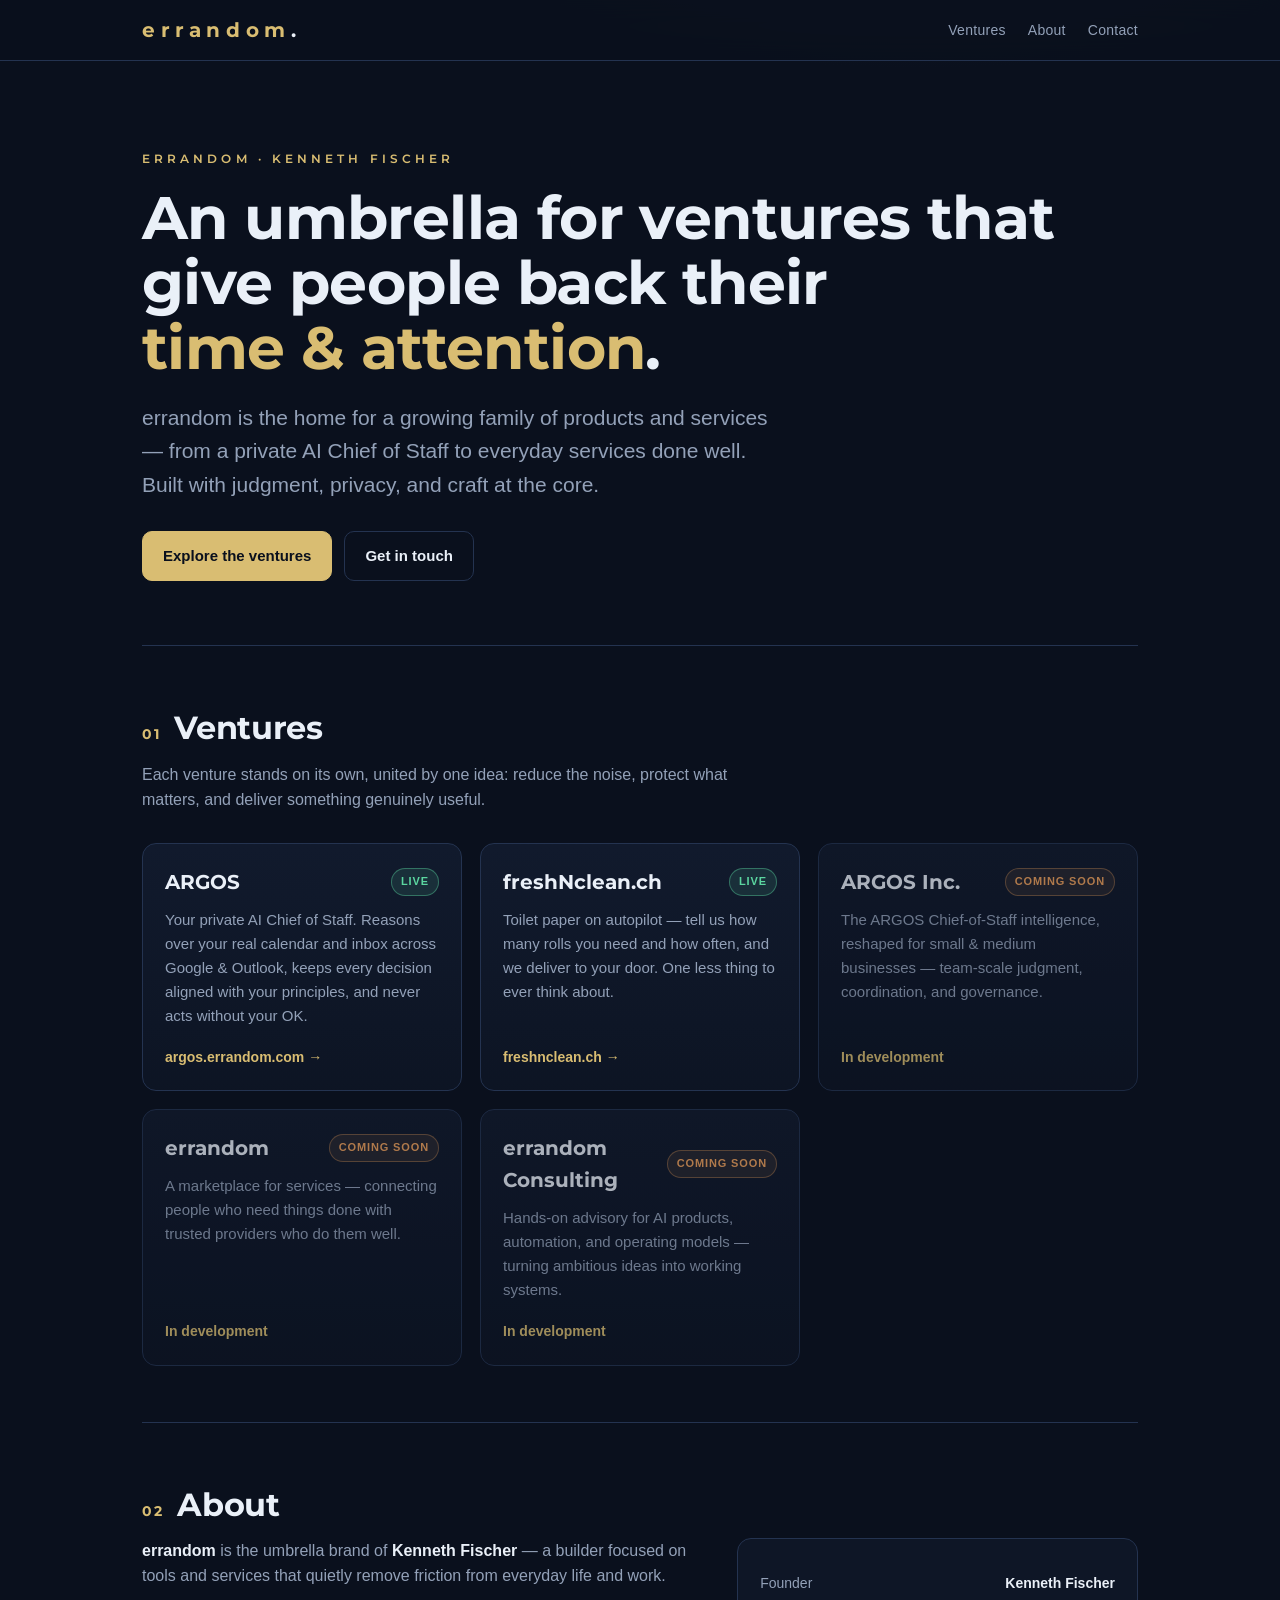
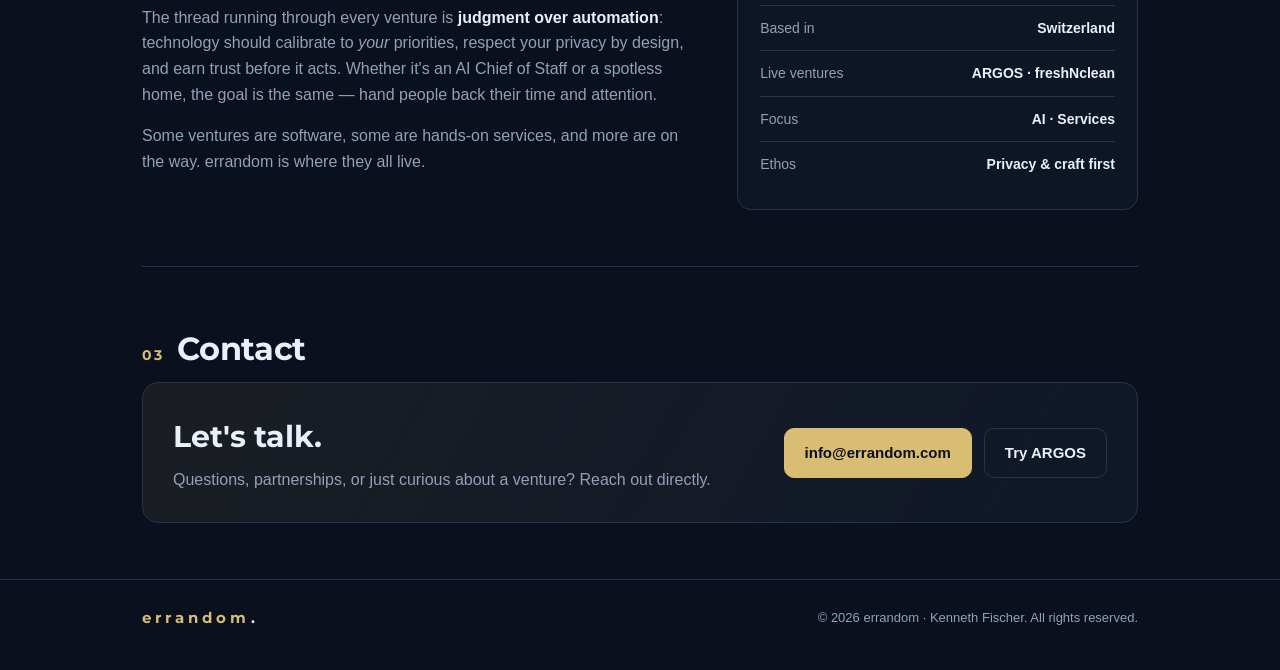
==== index.html @ 167d8d0f "Add errandom.com single-page business-card site Self-contained landing page for the errandom umbrell" ====
<!doctype html>
<html lang="en">
<head>
<meta charset="utf-8" />
<meta name="viewport" content="width=device-width, initial-scale=1, viewport-fit=cover" />
<meta name="color-scheme" content="dark" />
<title>errandom — ventures by Kenneth Fischer</title>
<meta name="description" content="errandom is the umbrella for a family of ventures by Kenneth Fischer — including ARGOS, your private AI Chief of Staff, and freshNclean.ch. Tools that give people back their time and attention." />
<link rel="canonical" href="https://errandom.com/" />

<!-- Open Graph / social -->
<meta property="og:title" content="errandom — ventures by Kenneth Fischer" />
<meta property="og:description" content="The umbrella for a family of ventures — ARGOS, freshNclean.ch, and more. Tools that give people back their time and attention." />
<meta property="og:type" content="website" />
<meta property="og:url" content="https://errandom.com/" />
<meta name="twitter:card" content="summary" />
<meta name="theme-color" content="#0a101d" />

<!-- Inline gold "e." favicon, no external asset needed -->
<link rel="icon" href="data:image/svg+xml,%3Csvg xmlns='http://www.w3.org/2000/svg' viewBox='0 0 64 64'%3E%3Crect width='64' height='64' rx='14' fill='%230a101d'/%3E%3Ctext x='50%25' y='54%25' dominant-baseline='middle' text-anchor='middle' font-family='Segoe UI,Arial,sans-serif' font-weight='700' font-size='40' fill='%23d9bd72'%3Ee%3C/text%3E%3Ccircle cx='46' cy='44' r='4' fill='%23d9bd72'/%3E%3C/svg%3E" />

<style>
  /* Montserrat — geometric sans for the wordmark & headings (self-hosted). */
  @font-face{ font-family:"Montserrat"; font-style:normal; font-weight:600; font-display:swap; src:url("/fonts/montserrat-600.woff2") format("woff2"); }
  @font-face{ font-family:"Montserrat"; font-style:normal; font-weight:700; font-display:swap; src:url("/fonts/montserrat-700.woff2") format("woff2"); }

  :root{
    --bg:#0a101d; --panel:#141e33; --panel2:#0e1626; --line:#243350;
    --text:#eaf0f8; --dim:#93a1b8; --gold:#d9bd72; --accent:#d9bd72; --accent-ink:#0a101d;
    --ok:#5bd6a0; --soon:#f0a35e;
    --font-title:"Montserrat",-apple-system,"Segoe UI",sans-serif;
    --maxw:1040px;
  }
  *{box-sizing:border-box}
  html{scroll-behavior:smooth}
  html,body{margin:0}
  body{
    background:radial-gradient(1200px 620px at 72% -12%, #1a2b47 0%, var(--bg) 55%) no-repeat;
    background-color:var(--bg);
    color:var(--text);
    font:16px/1.6 -apple-system,"Segoe UI",Roboto,Helvetica,Arial,sans-serif;
    min-height:100dvh; -webkit-font-smoothing:antialiased;
  }
  a{color:var(--gold); text-decoration:none}
  a:hover{text-decoration:underline}
  .wrap{max-width:var(--maxw); margin:0 auto; padding:0 22px}

  /* ---- Header / nav ---- */
  header{
    position:sticky; top:0; z-index:40;
    background:rgba(10,16,29,.82); backdrop-filter:blur(12px); -webkit-backdrop-filter:blur(12px);
    border-bottom:1px solid var(--line);
  }
  header .bar{display:flex; align-items:center; gap:14px; padding:14px 22px; max-width:var(--maxw); margin:0 auto}
  .brand{font-family:var(--font-title); font-weight:700; font-size:20px; letter-spacing:.28em; color:var(--gold); text-transform:lowercase}
  .brand .dot{color:var(--text)}
  nav{margin-left:auto; display:flex; gap:22px; flex-wrap:wrap}
  nav a{color:var(--dim); font-size:14px; letter-spacing:.02em}
  nav a:hover{color:var(--text); text-decoration:none}

  /* ---- Hero ---- */
  .hero{padding:88px 0 64px; text-align:left}
  .eyebrow{font-family:var(--font-title); font-weight:600; letter-spacing:.34em; text-transform:uppercase; color:var(--gold); font-size:12px; margin:0 0 18px}
  .hero h1{font-family:var(--font-title); font-weight:700; font-size:clamp(34px,6vw,60px); line-height:1.08; margin:0 0 20px; letter-spacing:-.01em}
  .hero h1 .accent{color:var(--gold)}
  .hero p.lead{font-size:clamp(17px,2.2vw,21px); color:var(--dim); max-width:640px; margin:0 0 30px}
  .cta-row{display:flex; gap:12px; flex-wrap:wrap}
  .btn{
    display:inline-flex; align-items:center; gap:8px; padding:12px 20px; border-radius:10px;
    font-weight:600; font-size:15px; border:1px solid var(--line); cursor:pointer; transition:.15s;
  }
  .btn.primary{background:var(--gold); color:var(--accent-ink); border-color:var(--gold)}
  .btn.primary:hover{filter:brightness(1.06); text-decoration:none}
  .btn.ghost{background:transparent; color:var(--text)}
  .btn.ghost:hover{border-color:var(--gold); color:var(--gold); text-decoration:none}

  /* ---- Sections ---- */
  section{padding:56px 0; border-top:1px solid var(--line)}
  .sec-head{display:flex; align-items:baseline; gap:14px; margin:0 0 8px}
  .sec-head h2{font-family:var(--font-title); font-weight:700; font-size:clamp(24px,3.4vw,32px); margin:0; letter-spacing:-.01em}
  .sec-head .num{font-family:var(--font-title); color:var(--gold); font-weight:700; font-size:14px; letter-spacing:.12em}
  .sec-sub{color:var(--dim); margin:0 0 30px; max-width:620px}

  /* ---- Ventures grid ---- */
  .grid{display:grid; grid-template-columns:repeat(auto-fill,minmax(280px,1fr)); gap:18px}
  .card{
    position:relative; display:flex; flex-direction:column; gap:10px;
    background:linear-gradient(180deg, rgba(20,30,51,.7), rgba(14,22,38,.7));
    border:1px solid var(--line); border-radius:14px; padding:22px;
    transition:.18s; overflow:hidden;
  }
  a.card:hover{transform:translateY(-3px); border-color:rgba(217,189,114,.55); text-decoration:none}
  .card .top{display:flex; align-items:center; justify-content:space-between; gap:10px}
  .card h3{font-family:var(--font-title); font-weight:700; font-size:20px; margin:0; color:var(--text)}
  .card p{margin:0; color:var(--dim); font-size:15px}
  .card .go{margin-top:auto; padding-top:8px; color:var(--gold); font-size:14px; font-weight:600}
  .tag{
    font-size:11px; font-weight:700; letter-spacing:.08em; text-transform:uppercase;
    padding:4px 9px; border-radius:999px; white-space:nowrap;
  }
  .tag.live{color:var(--ok); background:rgba(91,214,160,.12); border:1px solid rgba(91,214,160,.4)}
  .tag.soon{color:var(--soon); background:rgba(240,163,94,.1); border:1px solid rgba(240,163,94,.38)}
  .card.disabled{opacity:.72}

  /* ---- About ---- */
  .about-grid{display:grid; grid-template-columns:1.4fr 1fr; gap:34px; align-items:start}
  .about-grid p{color:var(--dim); margin:0 0 16px}
  .about-grid p strong{color:var(--text); font-weight:600}
  .facts{background:var(--panel2); border:1px solid var(--line); border-radius:14px; padding:22px}
  .facts .row{display:flex; justify-content:space-between; gap:16px; padding:11px 0; border-bottom:1px solid var(--line); font-size:14px}
  .facts .row:last-child{border-bottom:0}
  .facts .row span:first-child{color:var(--dim)}
  .facts .row span:last-child{color:var(--text); font-weight:600; text-align:right}

  /* ---- Contact ---- */
  .contact-inner{display:flex; flex-wrap:wrap; align-items:center; justify-content:space-between; gap:22px;
    background:linear-gradient(120deg, rgba(217,189,114,.08), rgba(20,30,51,.5)); border:1px solid var(--line); border-radius:16px; padding:30px}
  .contact-inner h2{font-family:var(--font-title); font-weight:700; font-size:clamp(22px,3vw,30px); margin:0 0 6px}
  .contact-inner p{margin:0; color:var(--dim)}

  footer{border-top:1px solid var(--line); padding:26px 0 40px; color:var(--dim); font-size:13px}
  footer .fbar{display:flex; flex-wrap:wrap; gap:12px; justify-content:space-between; align-items:center}
  footer .brand{font-size:15px}

  @media (max-width:720px){
    nav{gap:16px}
    .hero{padding:60px 0 44px}
    .about-grid{grid-template-columns:1fr; gap:22px}
  }
  @media (prefers-reduced-motion:reduce){ html{scroll-behavior:auto} a.card:hover{transform:none} }
</style>
</head>
<body>

<header>
  <div class="bar">
    <span class="brand">errandom<span class="dot">.</span></span>
    <nav>
      <a href="#ventures">Ventures</a>
      <a href="#about">About</a>
      <a href="#contact">Contact</a>
    </nav>
  </div>
</header>

<main class="wrap">

  <!-- HERO -->
  <section class="hero" style="border-top:0">
    <p class="eyebrow">errandom · Kenneth Fischer</p>
    <h1>An umbrella for ventures that give people back their <span class="accent">time&nbsp;&amp;&nbsp;attention</span>.</h1>
    <p class="lead">errandom is the home for a growing family of products and services — from a private AI Chief of Staff to everyday services done well. Built with judgment, privacy, and craft at the core.</p>
    <div class="cta-row">
      <a class="btn primary" href="#ventures">Explore the ventures</a>
      <a class="btn ghost" href="#contact">Get in touch</a>
    </div>
  </section>

  <!-- VENTURES -->
  <section id="ventures">
    <div class="sec-head"><span class="num">01</span><h2>Ventures</h2></div>
    <p class="sec-sub">Each venture stands on its own, united by one idea: reduce the noise, protect what matters, and deliver something genuinely useful.</p>

    <div class="grid">

      <a class="card" href="https://argos.errandom.com" target="_blank" rel="noopener">
        <div class="top"><h3>ARGOS</h3><span class="tag live">Live</span></div>
        <p>Your private AI Chief of Staff. Reasons over your real calendar and inbox across Google &amp; Outlook, keeps every decision aligned with your principles, and never acts without your OK.</p>
        <span class="go">argos.errandom.com →</span>
      </a>

      <a class="card" href="https://freshnclean.ch" target="_blank" rel="noopener">
        <div class="top"><h3>freshNclean.ch</h3><span class="tag live">Live</span></div>
        <p>Toilet paper on autopilot — tell us how many rolls you need and how often, and we deliver to your door. One less thing to ever think about.</p>
        <span class="go">freshnclean.ch →</span>
      </a>

      <div class="card disabled">
        <div class="top"><h3>ARGOS Inc.</h3><span class="tag soon">Coming soon</span></div>
        <p>The ARGOS Chief-of-Staff intelligence, reshaped for small &amp; medium businesses — team-scale judgment, coordination, and governance.</p>
        <span class="go">In development</span>
      </div>

      <div class="card disabled">
        <div class="top"><h3>errandom</h3><span class="tag soon">Coming soon</span></div>
        <p>A marketplace for services — connecting people who need things done with trusted providers who do them well.</p>
        <span class="go">In development</span>
      </div>

      <div class="card disabled">
        <div class="top"><h3>errandom Consulting</h3><span class="tag soon">Coming soon</span></div>
        <p>Hands-on advisory for AI products, automation, and operating models — turning ambitious ideas into working systems.</p>
        <span class="go">In development</span>
      </div>

    </div>
  </section>

  <!-- ABOUT -->
  <section id="about">
    <div class="sec-head"><span class="num">02</span><h2>About</h2></div>
    <div class="about-grid">
      <div>
        <p><strong>errandom</strong> is the umbrella brand of <strong>Kenneth Fischer</strong> — a builder focused on tools and services that quietly remove friction from everyday life and work.</p>
        <p>The thread running through every venture is <strong>judgment over automation</strong>: technology should calibrate to <em>your</em> priorities, respect your privacy by design, and earn trust before it acts. Whether it's an AI Chief of Staff or a spotless home, the goal is the same — hand people back their time and attention.</p>
        <p>Some ventures are software, some are hands-on services, and more are on the way. errandom is where they all live.</p>
      </div>
      <div class="facts">
        <div class="row"><span>Founder</span><span>Kenneth Fischer</span></div>
        <div class="row"><span>Based in</span><span>Switzerland</span></div>
        <div class="row"><span>Live ventures</span><span>ARGOS · freshNclean</span></div>
        <div class="row"><span>Focus</span><span>AI · Services</span></div>
        <div class="row"><span>Ethos</span><span>Privacy &amp; craft first</span></div>
      </div>
    </div>
  </section>

  <!-- CONTACT -->
  <section id="contact">
    <div class="sec-head"><span class="num">03</span><h2>Contact</h2></div>
    <div class="contact-inner">
      <div>
        <h2>Let's talk.</h2>
        <p>Questions, partnerships, or just curious about a venture? Reach out directly.</p>
      </div>
      <div class="cta-row">
        <a class="btn primary" href="mailto:info@errandom.com">info@errandom.com</a>
        <a class="btn ghost" href="https://argos.errandom.com" target="_blank" rel="noopener">Try ARGOS</a>
      </div>
    </div>
  </section>

</main>

<footer>
  <div class="wrap fbar">
    <span class="brand">errandom<span class="dot">.</span></span>
    <span>© <span id="yr"></span> errandom · Kenneth Fischer. All rights reserved.</span>
  </div>
</footer>

<script>
  document.getElementById("yr").textContent = new Date().getFullYear();
</script>

</body>
</html>
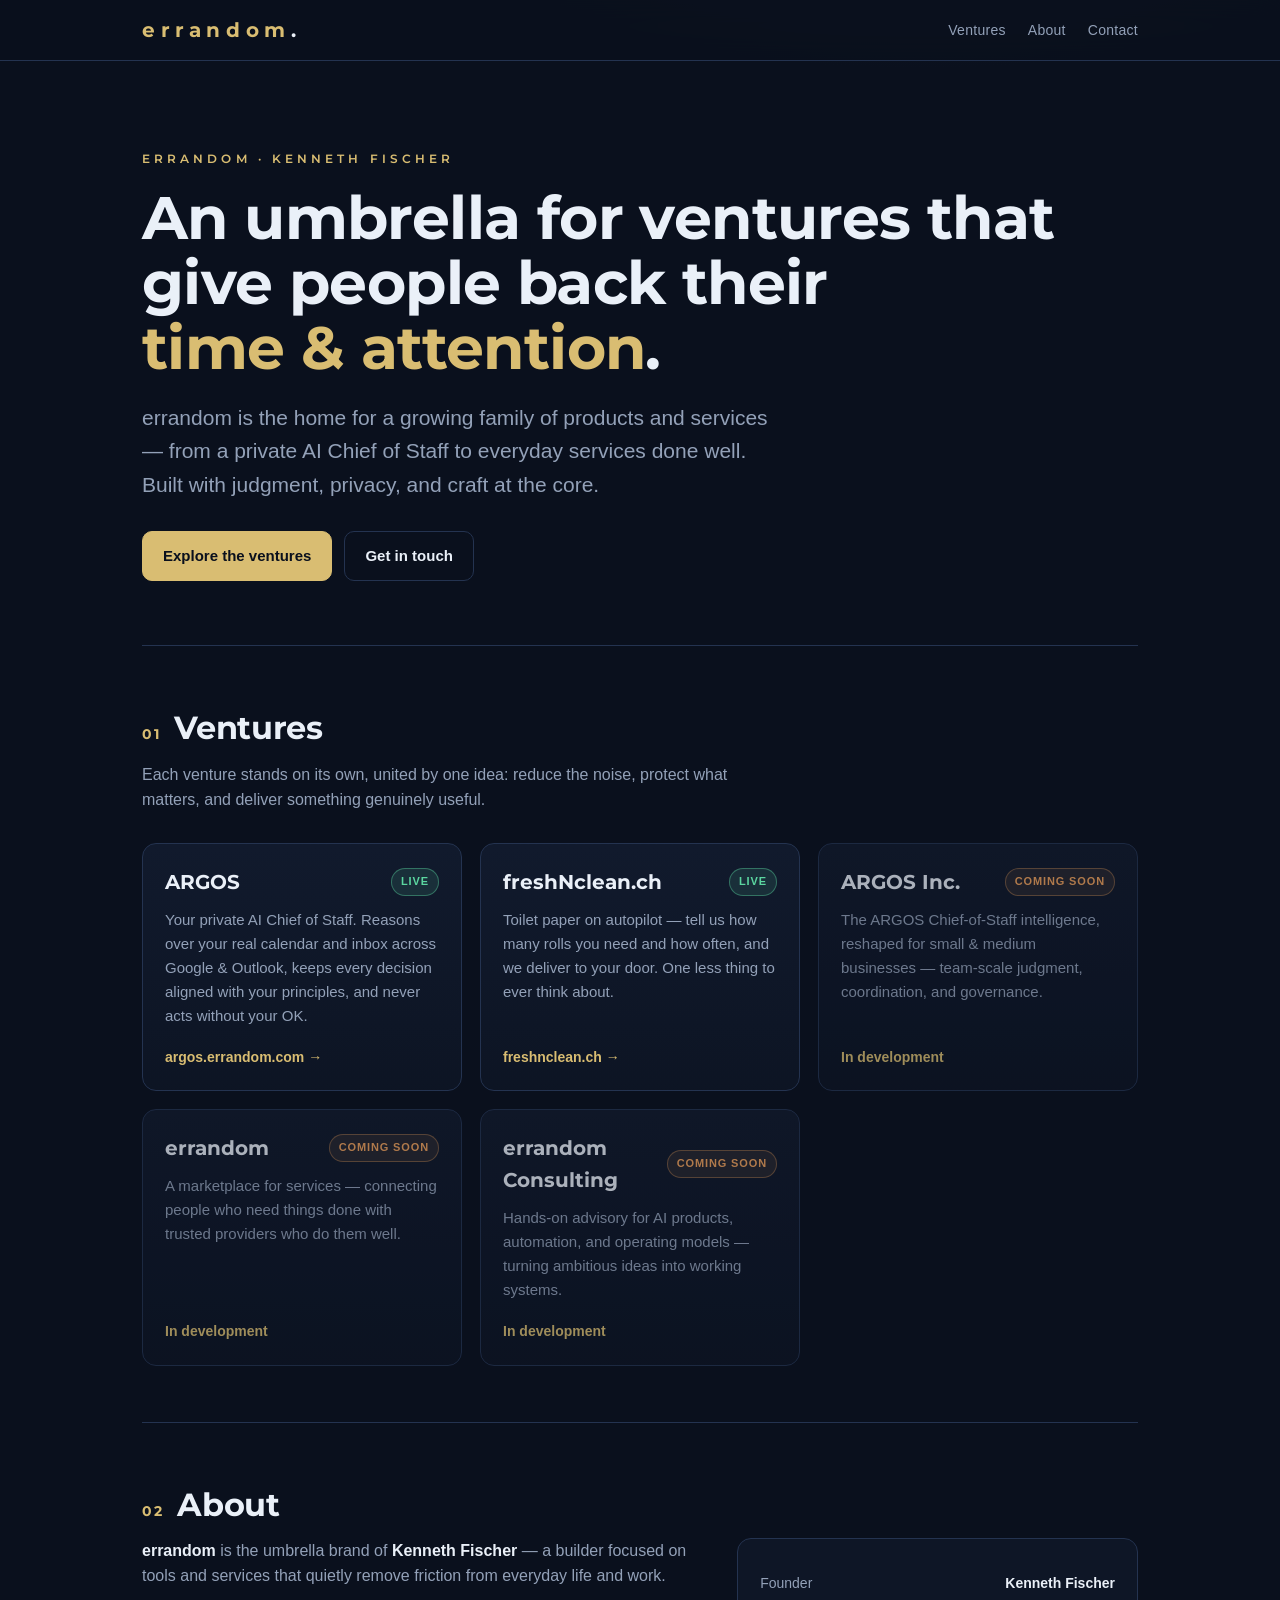
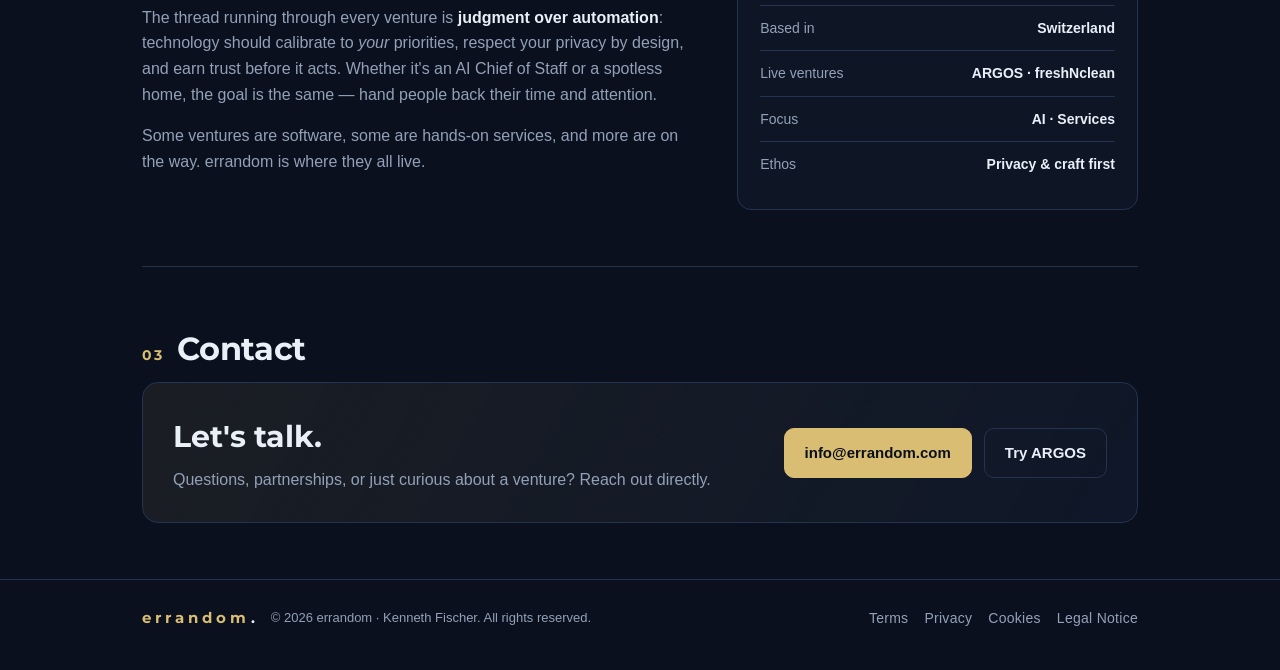
==== commit 64a971bd: "Publish ARGOS legal documents Co-authored-by: Copilot <223556219+Copilot@users.noreply.github.com>  " ====
--- a/index.html
+++ b/index.html
@@ -121,6 +121,9 @@
   footer{border-top:1px solid var(--line); padding:26px 0 40px; color:var(--dim); font-size:13px}
   footer .fbar{display:flex; flex-wrap:wrap; gap:12px; justify-content:space-between; align-items:center}
   footer .brand{font-size:15px}
+  .legal-links{display:flex; flex-wrap:wrap; gap:8px 16px; justify-content:flex-end}
+  .legal-links a{color:var(--dim)}
+  .legal-links a:hover{color:var(--gold)}
 
   @media (max-width:720px){
     nav{gap:16px}
@@ -236,6 +239,12 @@
   <div class="wrap fbar">
     <span class="brand">errandom<span class="dot">.</span></span>
     <span>© <span id="yr"></span> errandom · Kenneth Fischer. All rights reserved.</span>
+    <nav class="legal-links" aria-label="Legal">
+      <a href="/legal/terms-and-conditions/">Terms</a>
+      <a href="/legal/privacy-notice/">Privacy</a>
+      <a href="/legal/cookie-notice/">Cookies</a>
+      <a href="/legal/legal-notice/">Legal Notice</a>
+    </nav>
   </div>
 </footer>
 
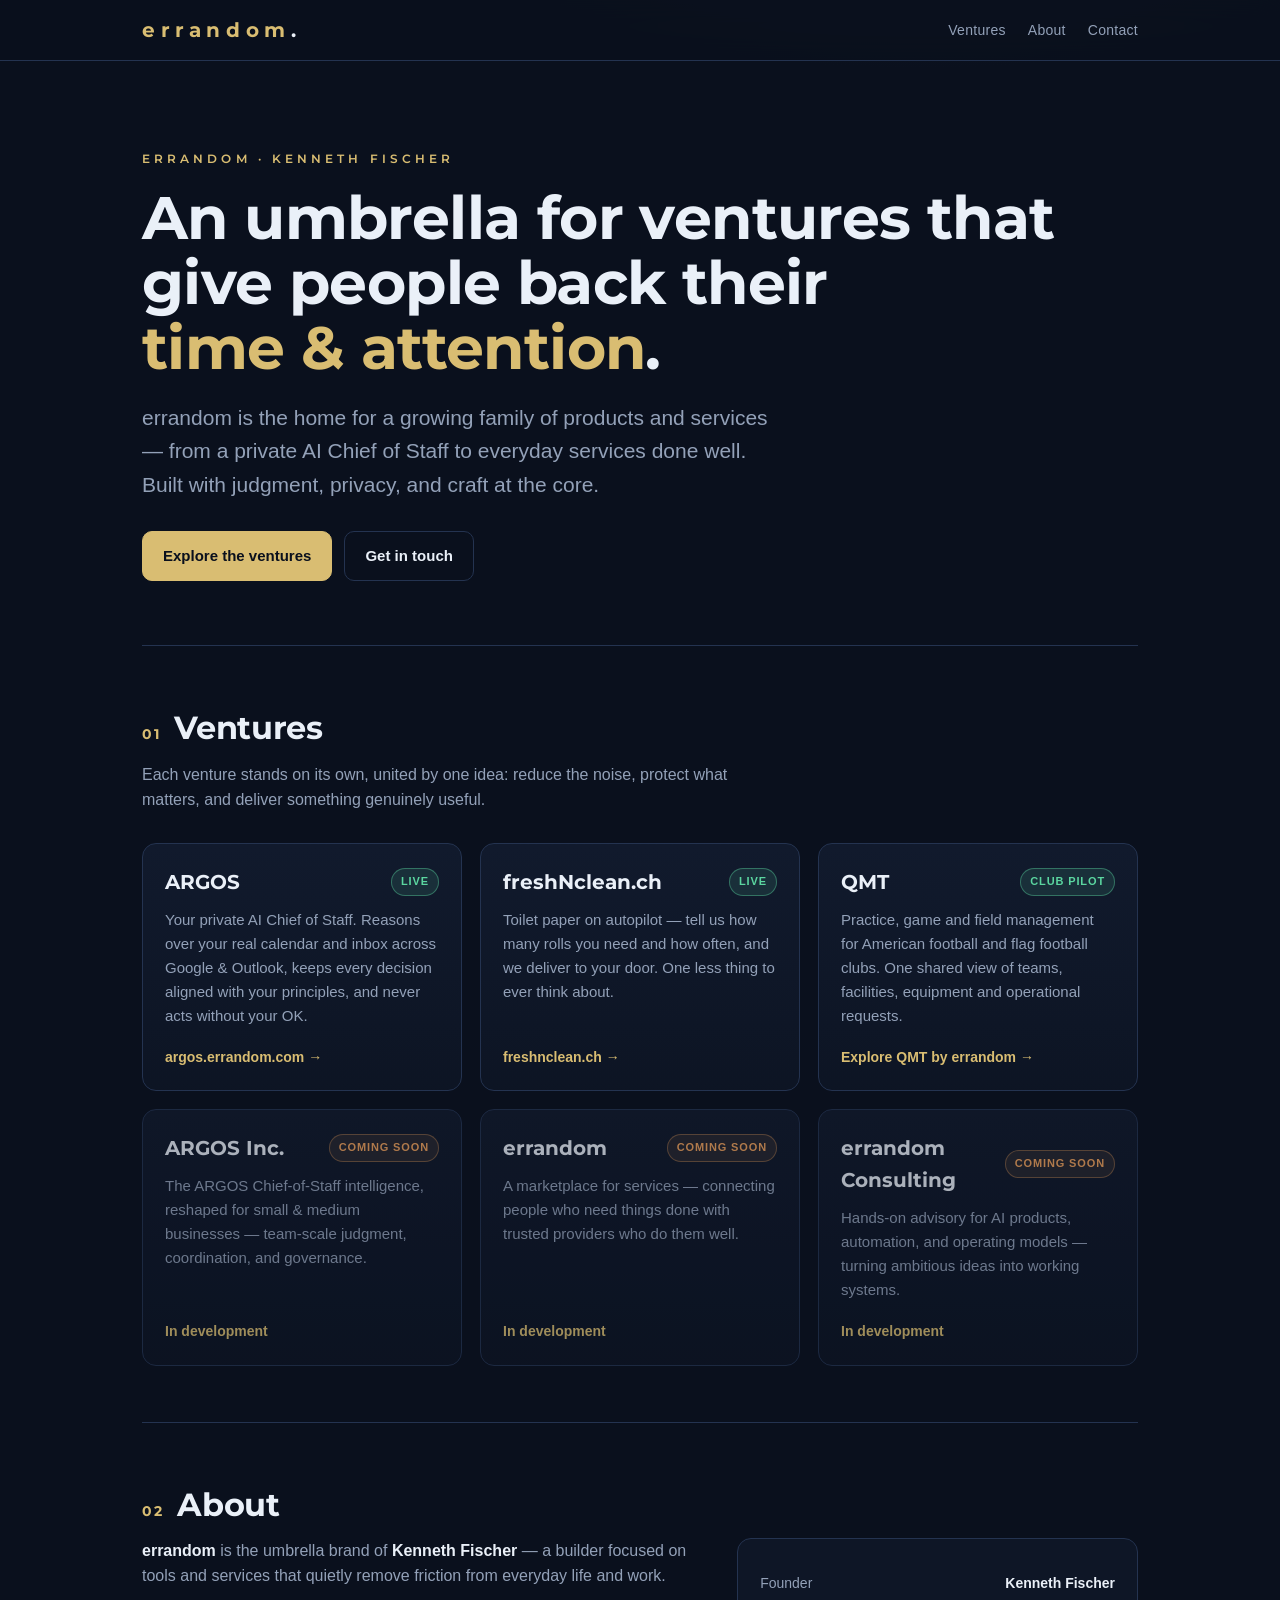
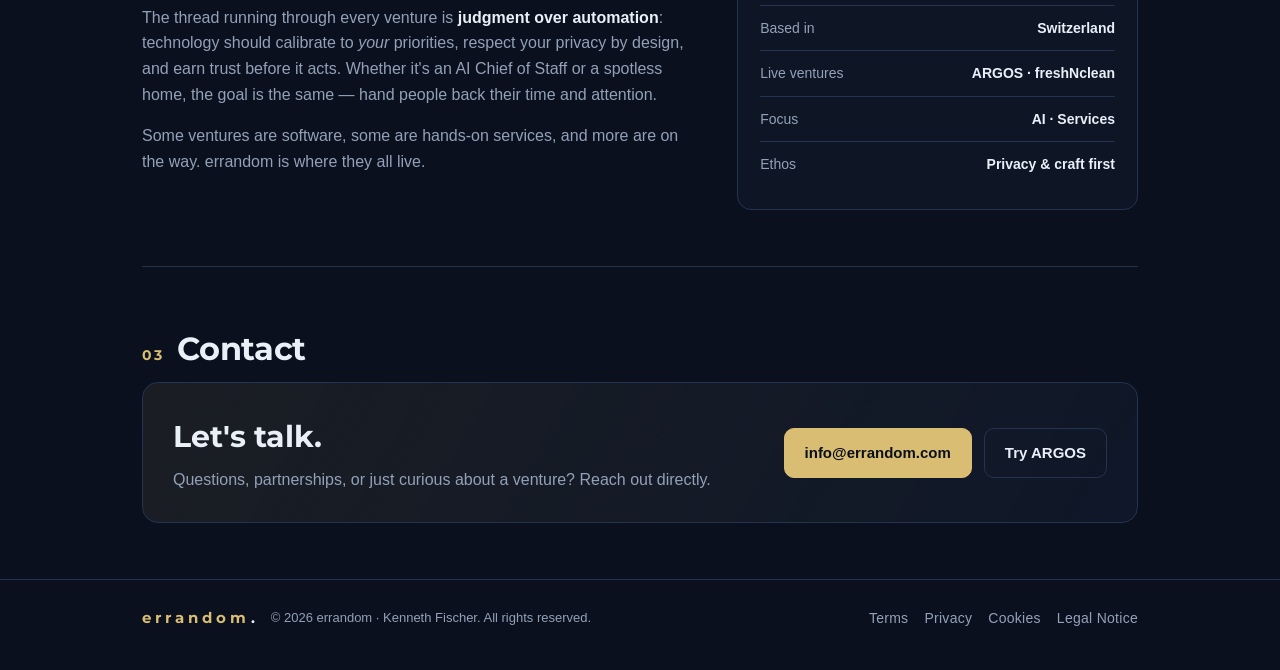
==== commit 6d8826a2: "Publish the QMT club pilot and application entry point Co-authored-by: Copilot <223556219+Copilot@us" ====
--- a/index.html
+++ b/index.html
@@ -176,6 +176,12 @@
         <div class="top"><h3>freshNclean.ch</h3><span class="tag live">Live</span></div>
         <p>Toilet paper on autopilot — tell us how many rolls you need and how often, and we deliver to your door. One less thing to ever think about.</p>
         <span class="go">freshnclean.ch →</span>
+      </a>
+
+      <a class="card" href="/QMT/">
+        <div class="top"><h3>QMT</h3><span class="tag live">Club pilot</span></div>
+        <p>Practice, game and field management for American football and flag football clubs. One shared view of teams, facilities, equipment and operational requests.</p>
+        <span class="go">Explore QMT by errandom →</span>
       </a>
 
       <div class="card disabled">
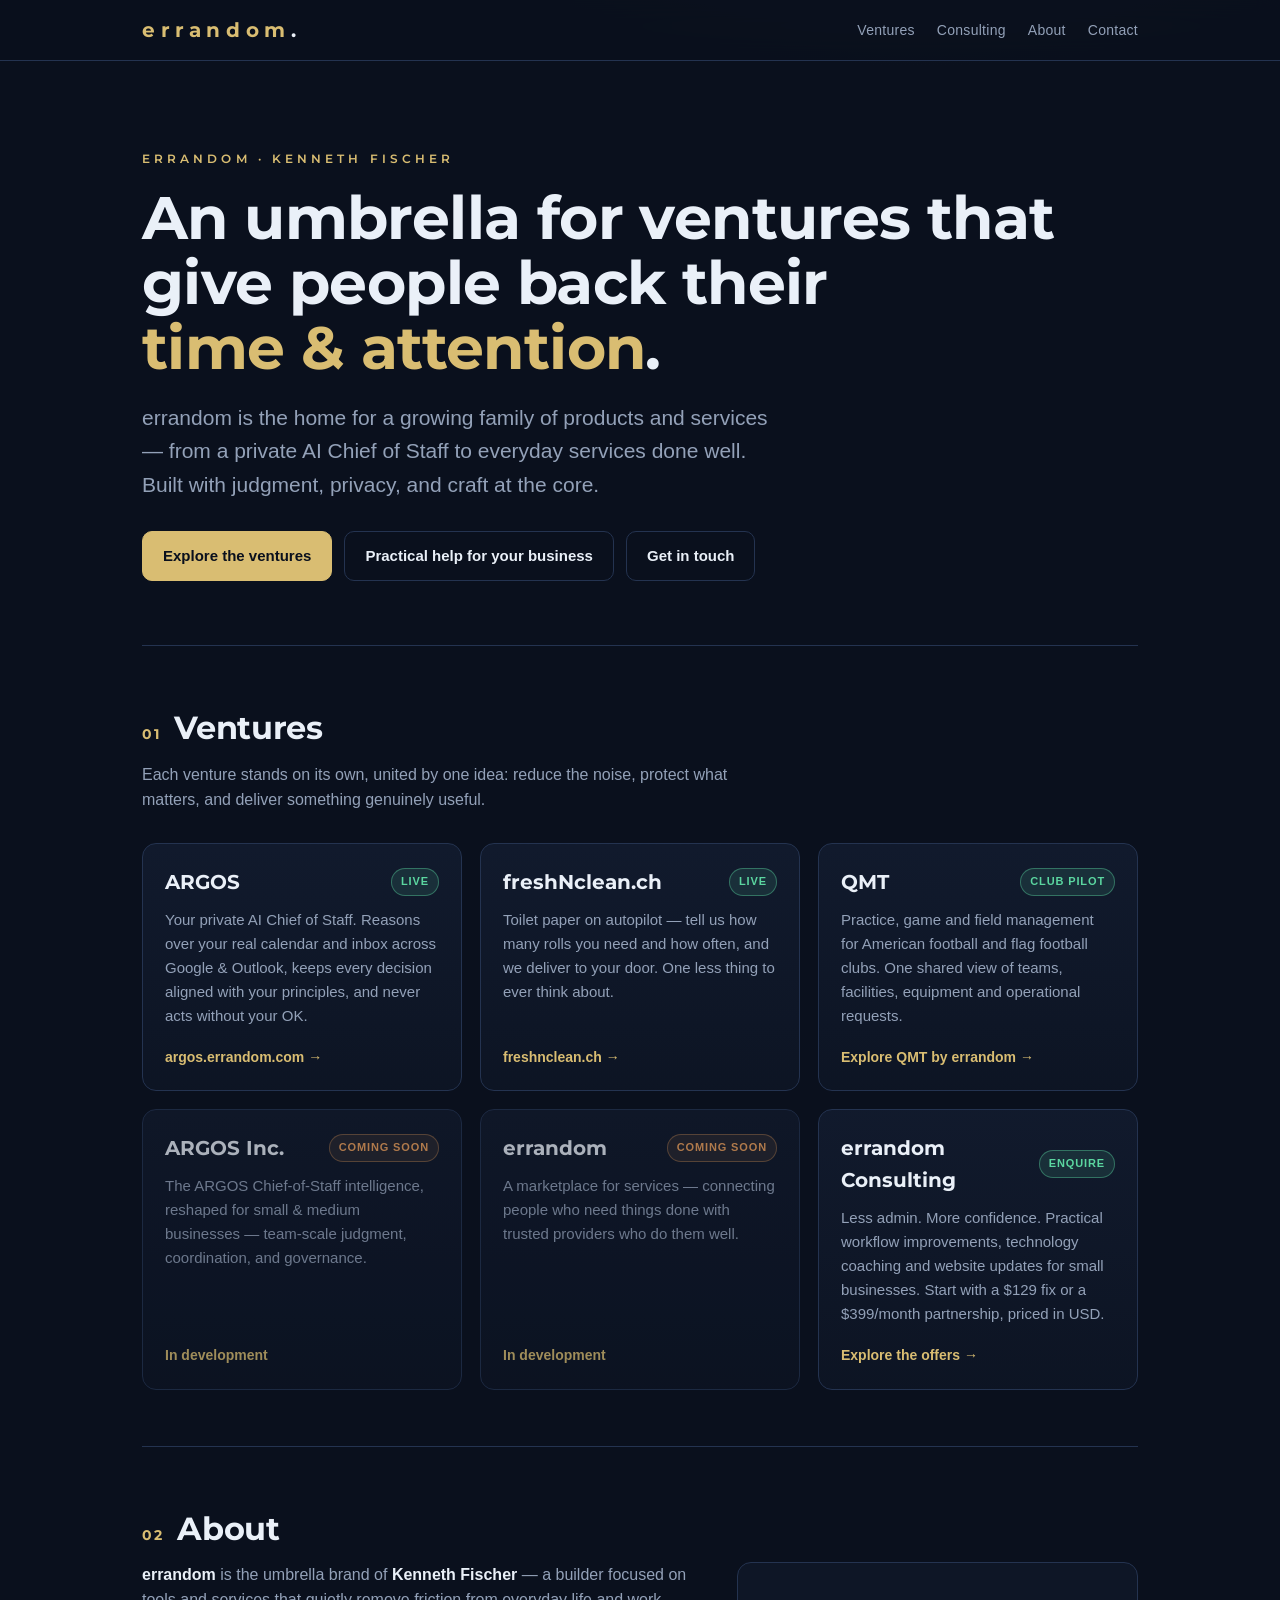
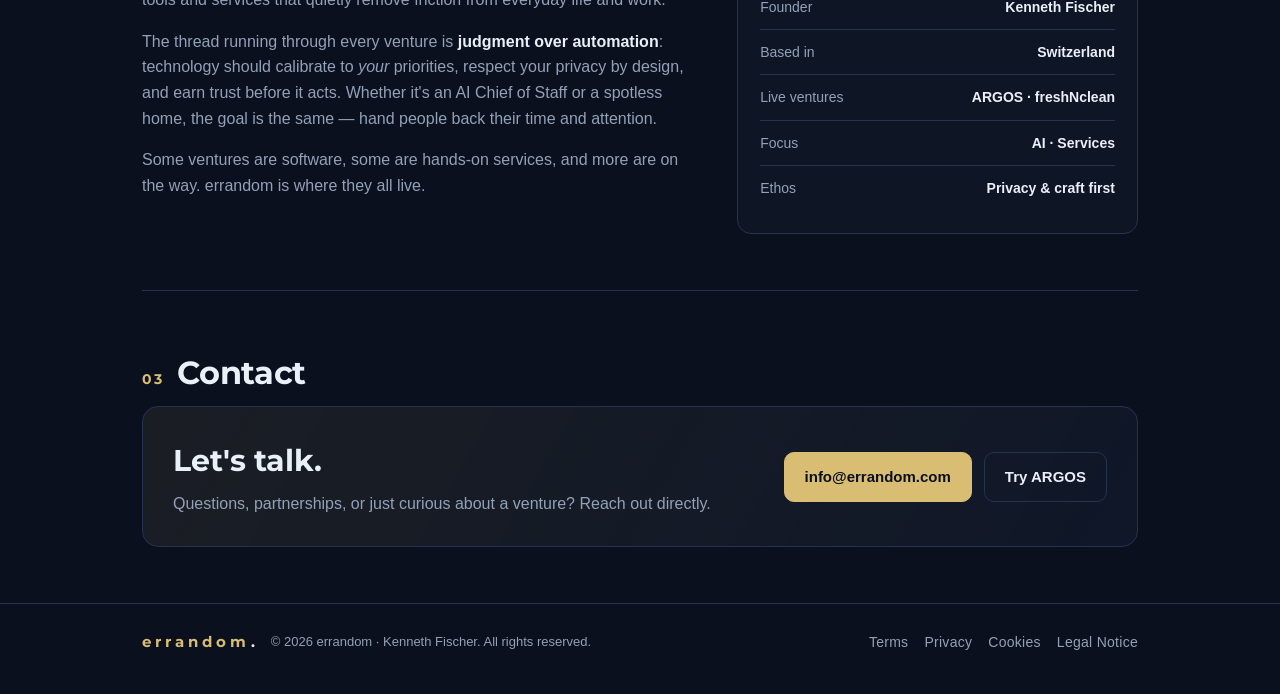
==== commit 46676651: "Publish errandom Consulting offers and enquiry page Feature consulting on the homepage with scoped p" ====
--- a/index.html
+++ b/index.html
@@ -140,6 +140,7 @@
     <span class="brand">errandom<span class="dot">.</span></span>
     <nav>
       <a href="#ventures">Ventures</a>
+      <a href="/consulting/">Consulting</a>
       <a href="#about">About</a>
       <a href="#contact">Contact</a>
     </nav>
@@ -155,6 +156,7 @@
     <p class="lead">errandom is the home for a growing family of products and services — from a private AI Chief of Staff to everyday services done well. Built with judgment, privacy, and craft at the core.</p>
     <div class="cta-row">
       <a class="btn primary" href="#ventures">Explore the ventures</a>
+      <a class="btn ghost" href="/consulting/">Practical help for your business</a>
       <a class="btn ghost" href="#contact">Get in touch</a>
     </div>
   </section>
@@ -196,11 +198,11 @@
         <span class="go">In development</span>
       </div>
 
-      <div class="card disabled">
-        <div class="top"><h3>errandom Consulting</h3><span class="tag soon">Coming soon</span></div>
-        <p>Hands-on advisory for AI products, automation, and operating models — turning ambitious ideas into working systems.</p>
-        <span class="go">In development</span>
-      </div>
+      <a class="card" href="/consulting/">
+        <div class="top"><h3>errandom Consulting</h3><span class="tag live">Enquire</span></div>
+        <p>Less admin. More confidence. Practical workflow improvements, technology coaching and website updates for small businesses. Start with a $129 fix or a $399/month partnership, priced in USD.</p>
+        <span class="go">Explore the offers →</span>
+      </a>
 
     </div>
   </section>
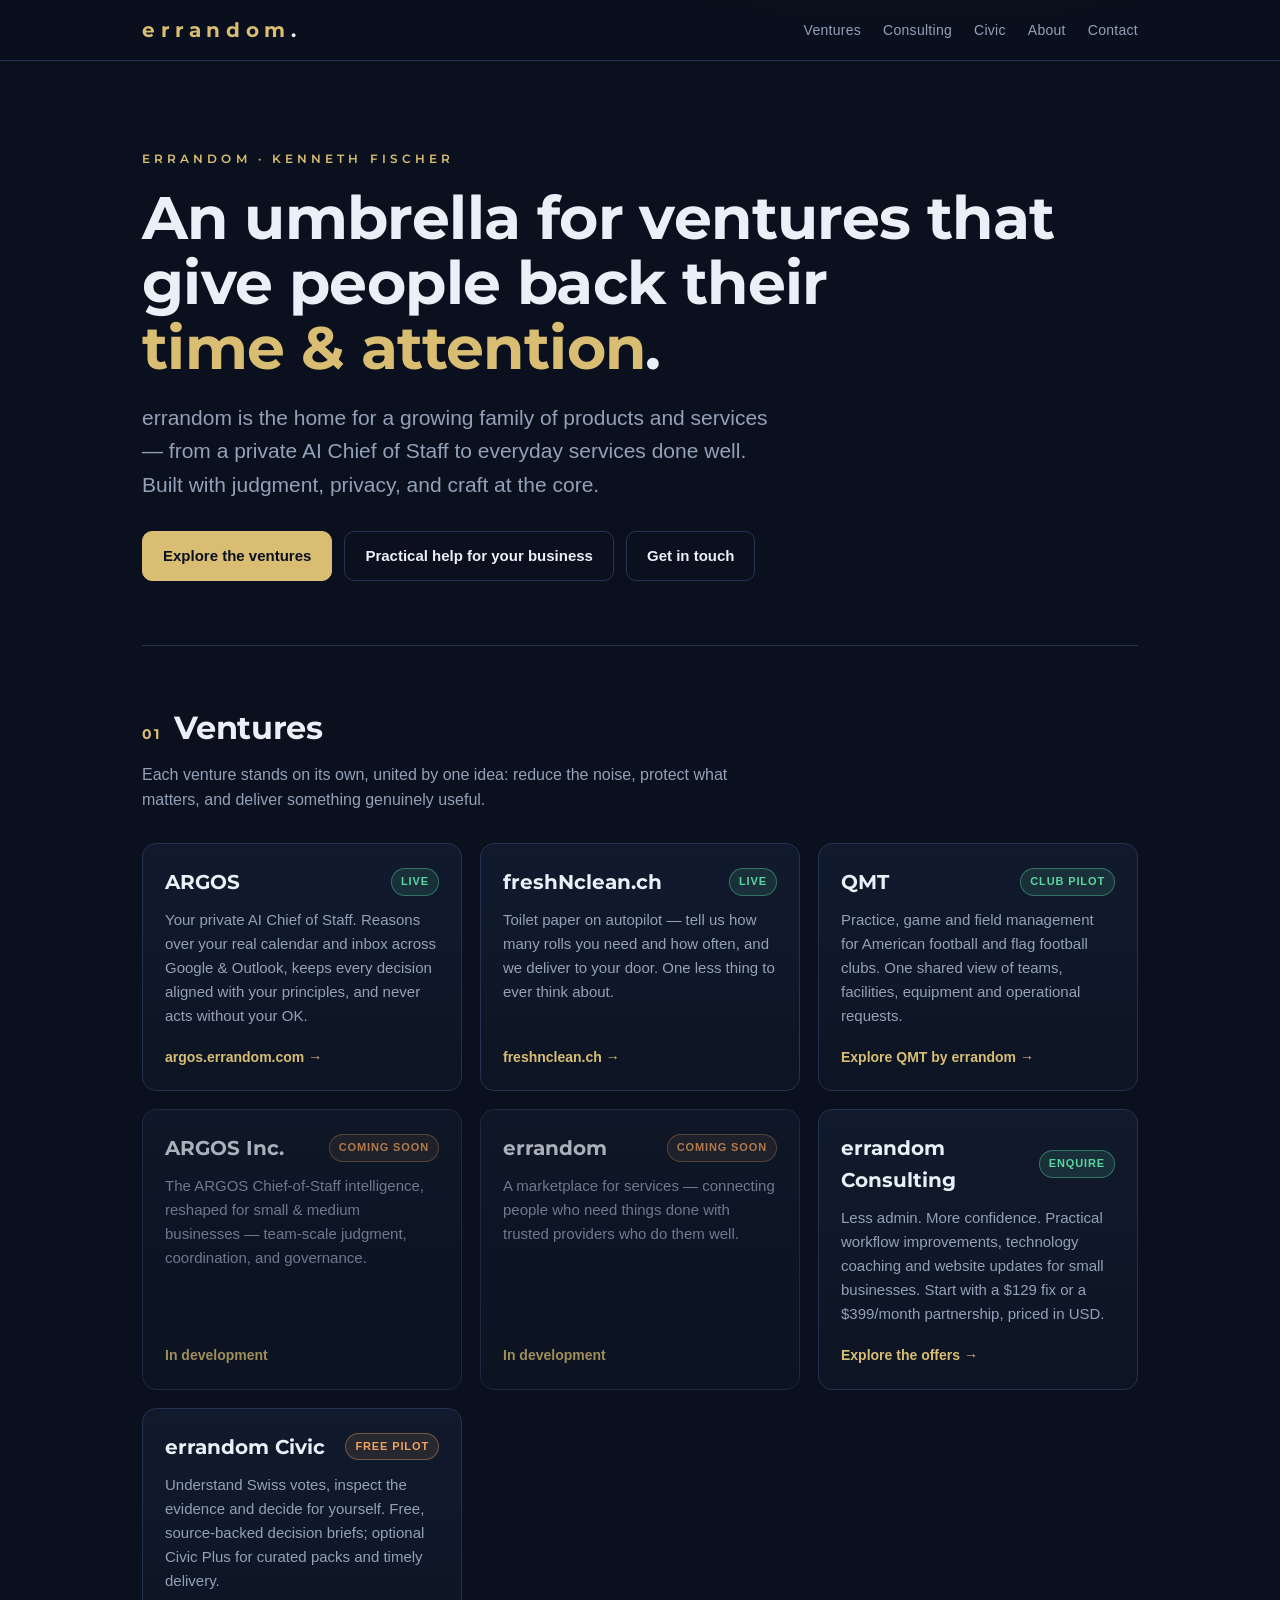
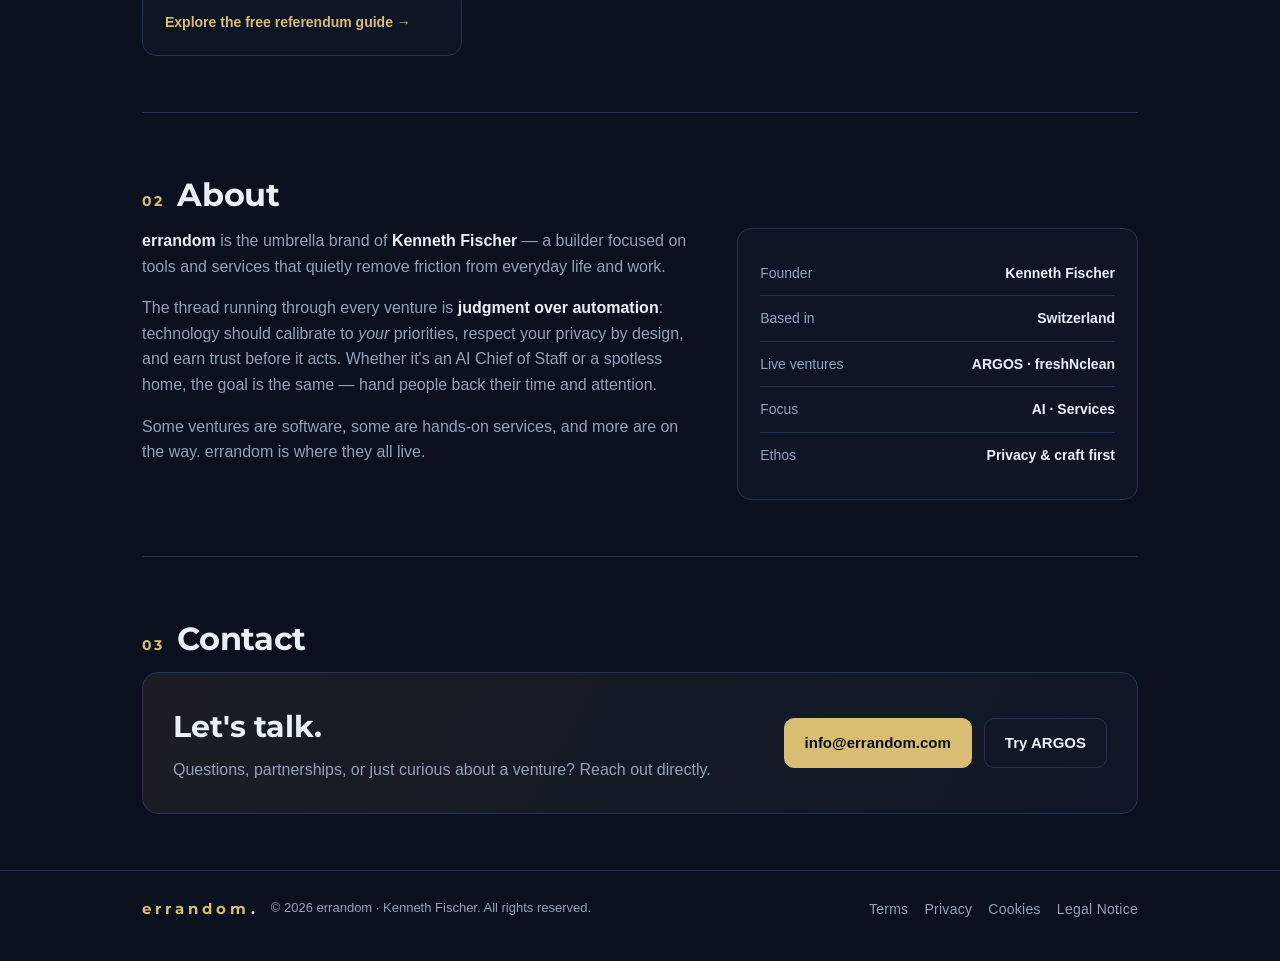
==== commit 136e5de0: "Launch free-first Civic pilot and source heartbeat Co-authored-by: Copilot <223556219+Copilot@users." ====
--- a/index.html
+++ b/index.html
@@ -141,6 +141,7 @@
     <nav>
       <a href="#ventures">Ventures</a>
       <a href="/consulting/">Consulting</a>
+      <a href="/civic/">Civic</a>
       <a href="#about">About</a>
       <a href="#contact">Contact</a>
     </nav>
@@ -202,6 +203,12 @@
         <div class="top"><h3>errandom Consulting</h3><span class="tag live">Enquire</span></div>
         <p>Less admin. More confidence. Practical workflow improvements, technology coaching and website updates for small businesses. Start with a $129 fix or a $399/month partnership, priced in USD.</p>
         <span class="go">Explore the offers →</span>
+      </a>
+
+      <a class="card" href="/civic/">
+        <div class="top"><h3>errandom Civic</h3><span class="tag soon">Free pilot</span></div>
+        <p>Understand Swiss votes, inspect the evidence and decide for yourself. Free, source-backed decision briefs; optional Civic Plus for curated packs and timely delivery.</p>
+        <span class="go">Explore the free referendum guide →</span>
       </a>
 
     </div>
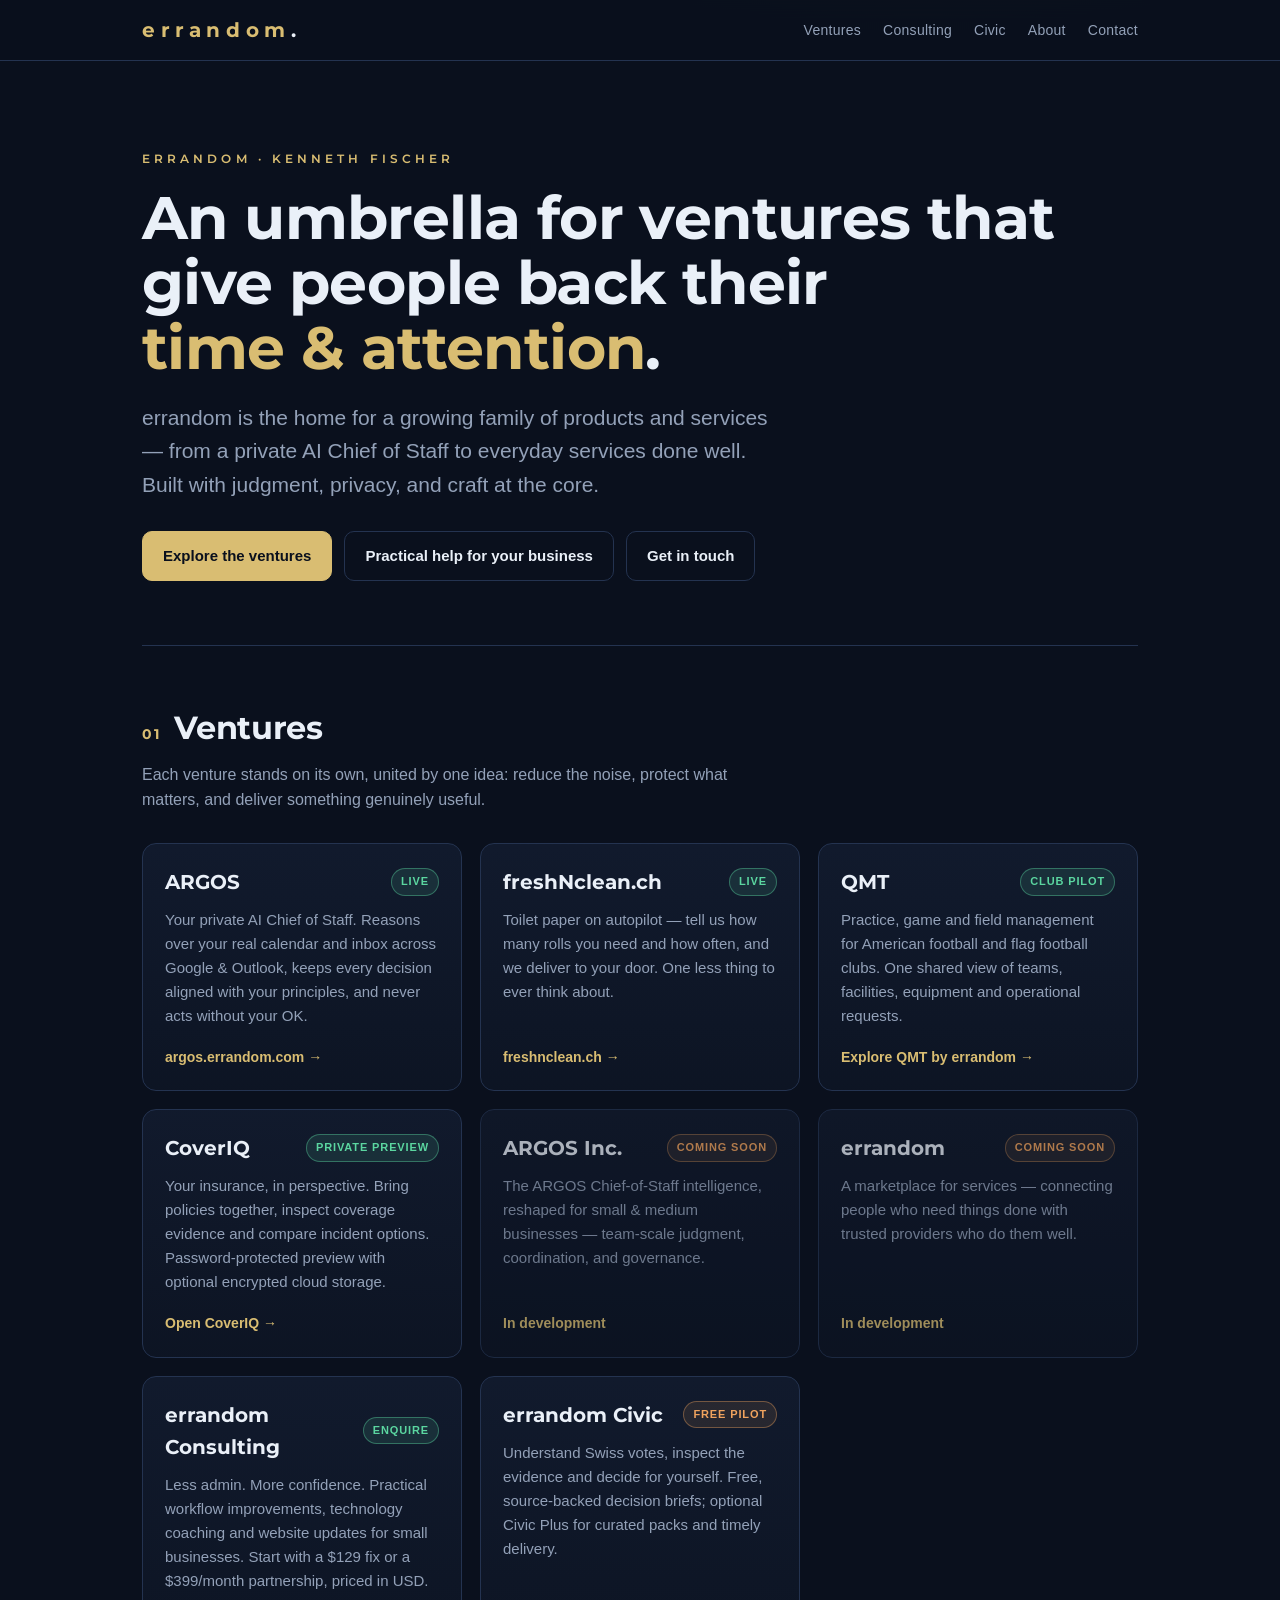
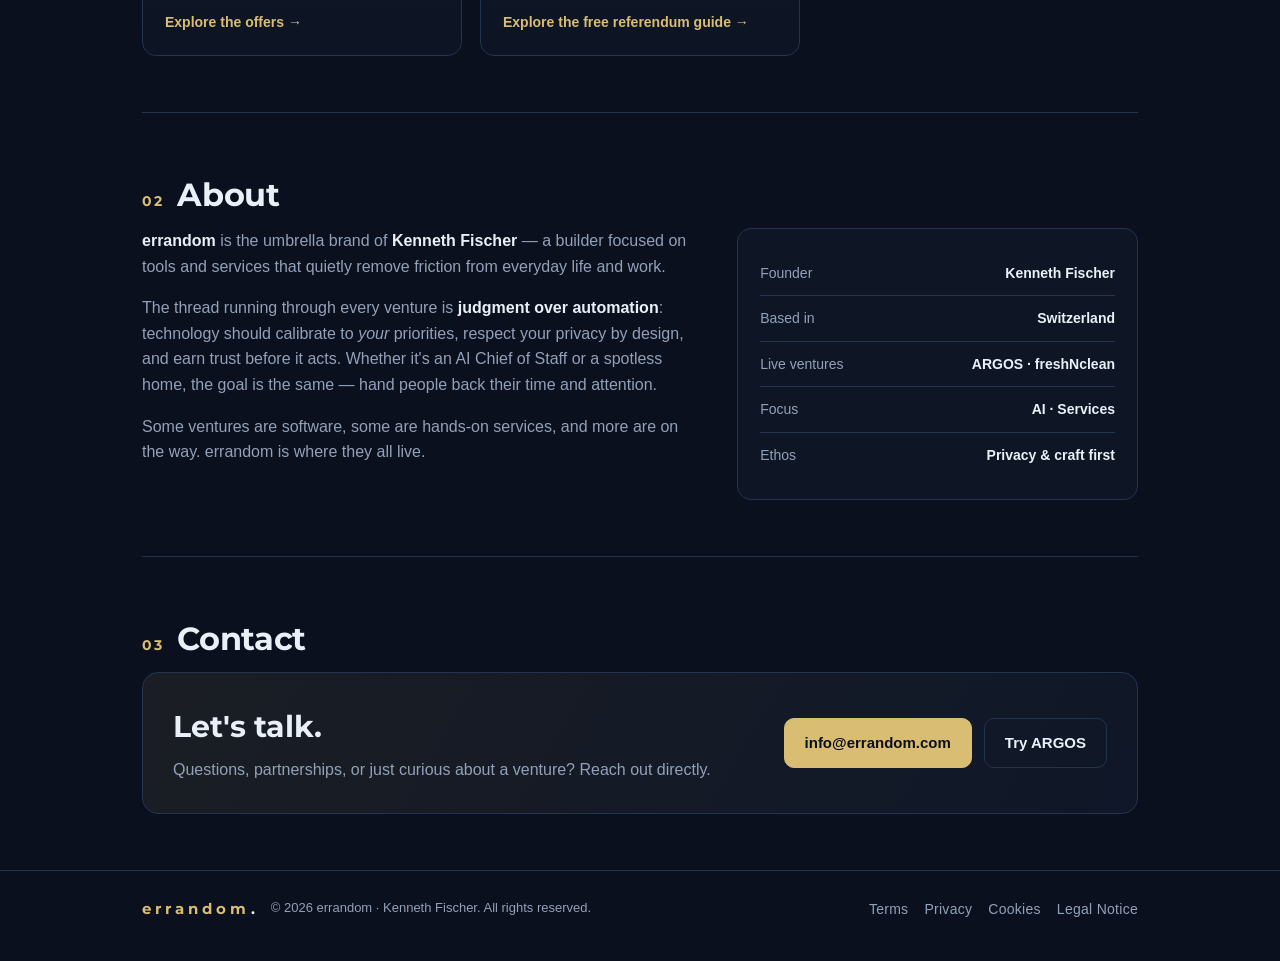
==== commit ecd68583: "Publish gated CoverIQ preview entry Co-authored-by: Copilot <223556219+Copilot@users.noreply.github." ====
--- a/index.html
+++ b/index.html
@@ -187,6 +187,12 @@
         <span class="go">Explore QMT by errandom →</span>
       </a>
 
+      <a class="card" href="/coveriq/">
+        <div class="top"><h3>CoverIQ</h3><span class="tag live">Private preview</span></div>
+        <p>Your insurance, in perspective. Bring policies together, inspect coverage evidence and compare incident options. Password-protected preview with optional encrypted cloud storage.</p>
+        <span class="go">Open CoverIQ →</span>
+      </a>
+
       <div class="card disabled">
         <div class="top"><h3>ARGOS Inc.</h3><span class="tag soon">Coming soon</span></div>
         <p>The ARGOS Chief-of-Staff intelligence, reshaped for small &amp; medium businesses — team-scale judgment, coordination, and governance.</p>
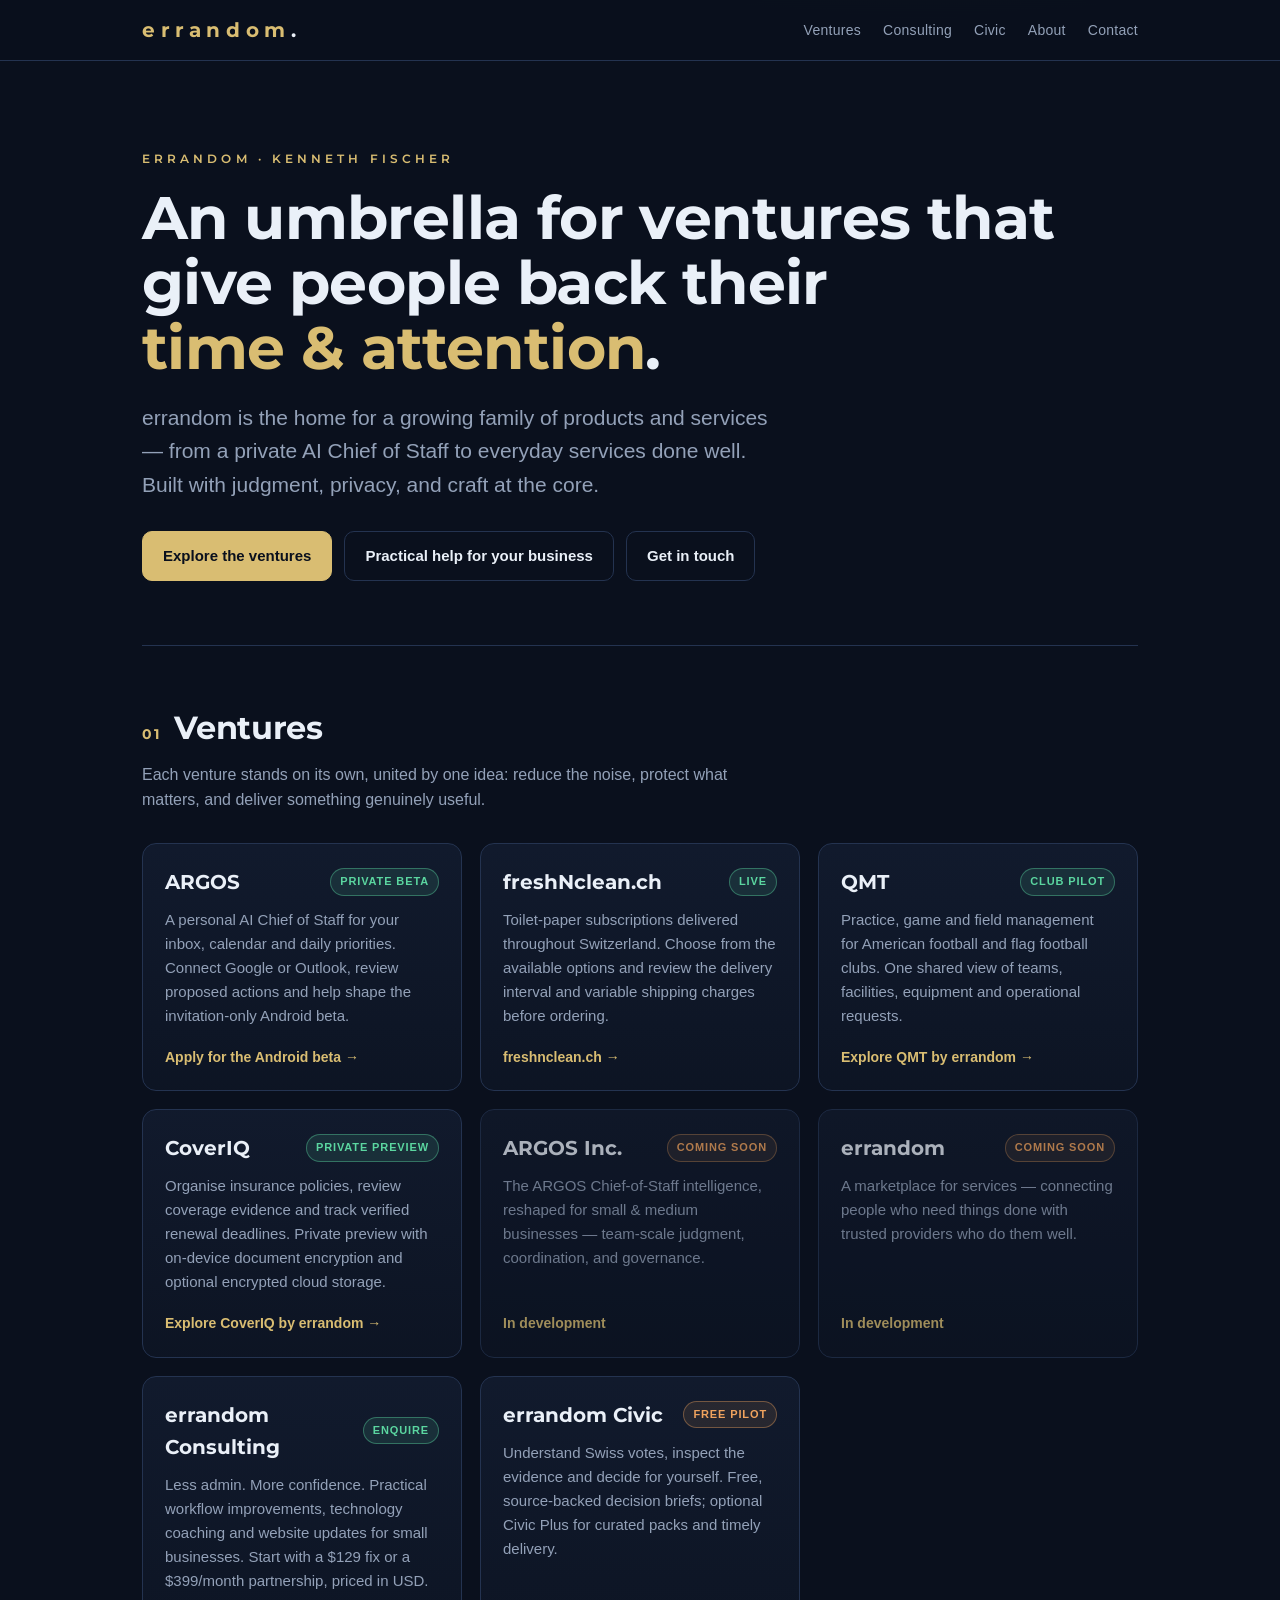
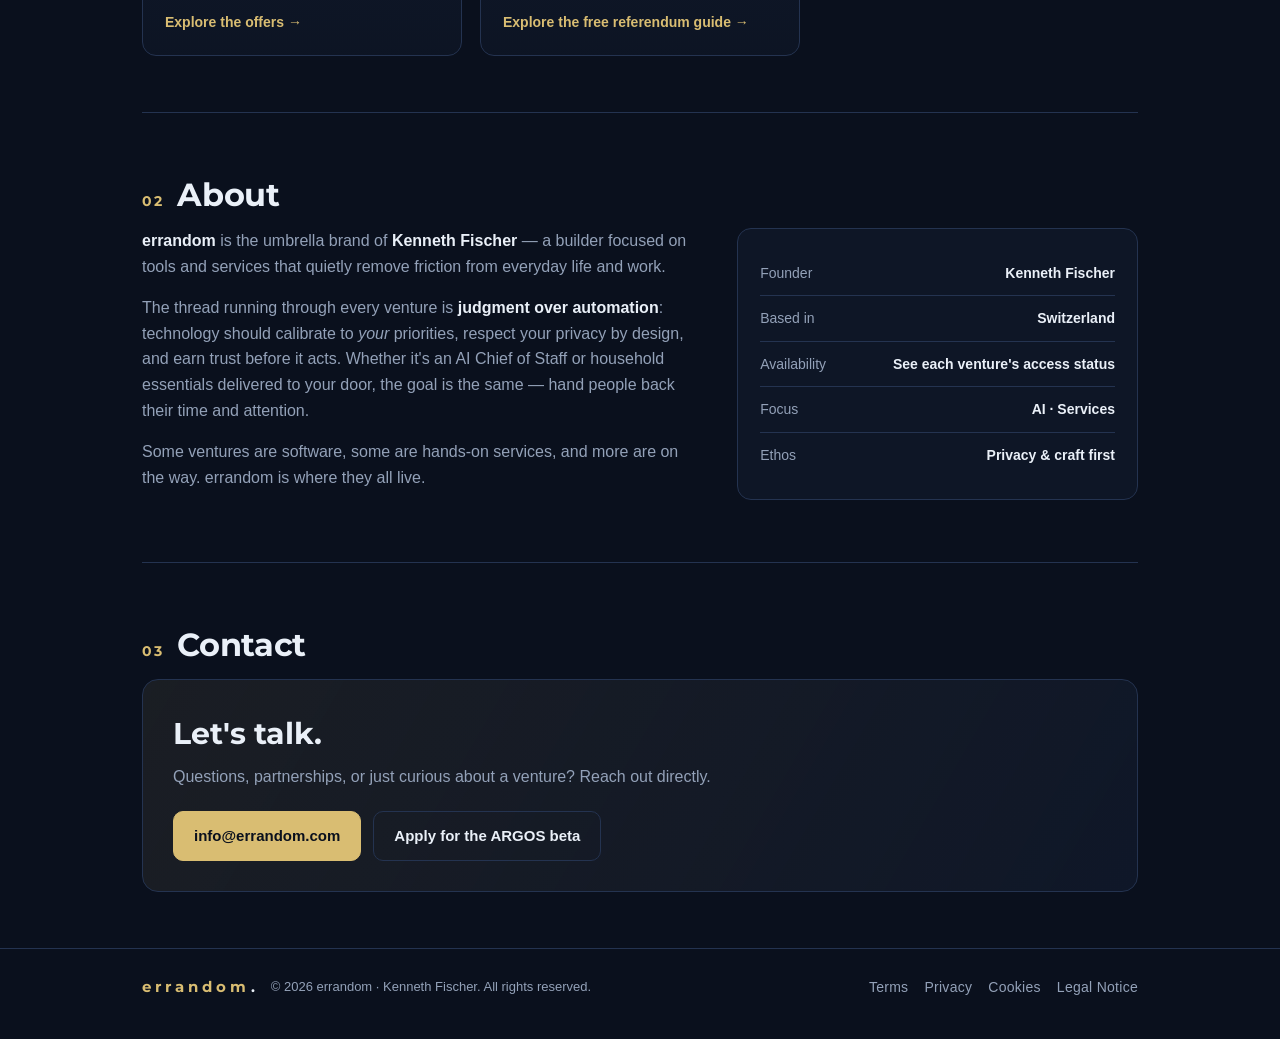
==== commit b780d09f: "Publish portfolio SEO and public product pages Add canonical metadata, sitemap, public ARGOS beta an" ====
--- a/index.html
+++ b/index.html
@@ -4,17 +4,40 @@
 <meta charset="utf-8" />
 <meta name="viewport" content="width=device-width, initial-scale=1, viewport-fit=cover" />
 <meta name="color-scheme" content="dark" />
-<title>errandom — ventures by Kenneth Fischer</title>
-<meta name="description" content="errandom is the umbrella for a family of ventures by Kenneth Fischer — including ARGOS, your private AI Chief of Staff, and freshNclean.ch. Tools that give people back their time and attention." />
-<link rel="canonical" href="https://errandom.com/" />
+<title>errandom | AI tools, club software and everyday services</title>
+<meta name="description" content="Explore errandom: ARGOS personal AI, freshNclean toilet-paper delivery, CoverIQ insurance organisation, QMT football club software and practical technology consulting." />
+<link rel="canonical" href="https://www.errandom.com/" />
 
 <!-- Open Graph / social -->
-<meta property="og:title" content="errandom — ventures by Kenneth Fischer" />
-<meta property="og:description" content="The umbrella for a family of ventures — ARGOS, freshNclean.ch, and more. Tools that give people back their time and attention." />
+<meta property="og:title" content="errandom | AI tools, club software and everyday services" />
+<meta property="og:description" content="Meet ARGOS, freshNclean, CoverIQ, QMT and errandom Consulting. Explore each venture, its purpose and current availability." />
 <meta property="og:type" content="website" />
-<meta property="og:url" content="https://errandom.com/" />
+<meta property="og:url" content="https://www.errandom.com/" />
 <meta name="twitter:card" content="summary" />
 <meta name="theme-color" content="#0a101d" />
+<script type="application/ld+json">
+{
+  "@context": "https://schema.org",
+  "@graph": [
+    {
+      "@type": "Organization",
+      "@id": "https://www.errandom.com/#organization",
+      "name": "errandom",
+      "url": "https://www.errandom.com/",
+      "description": "Swiss-based ventures in personal AI, club operations, insurance organisation and everyday services.",
+      "email": "info@errandom.com"
+    },
+    {
+      "@type": "WebSite",
+      "@id": "https://www.errandom.com/#website",
+      "name": "errandom",
+      "url": "https://www.errandom.com/",
+      "publisher": {"@id": "https://www.errandom.com/#organization"},
+      "inLanguage": "en"
+    }
+  ]
+}
+</script>
 
 <!-- Inline gold "e." favicon, no external asset needed -->
 <link rel="icon" href="data:image/svg+xml,%3Csvg xmlns='http://www.w3.org/2000/svg' viewBox='0 0 64 64'%3E%3Crect width='64' height='64' rx='14' fill='%230a101d'/%3E%3Ctext x='50%25' y='54%25' dominant-baseline='middle' text-anchor='middle' font-family='Segoe UI,Arial,sans-serif' font-weight='700' font-size='40' fill='%23d9bd72'%3Ee%3C/text%3E%3Ccircle cx='46' cy='44' r='4' fill='%23d9bd72'/%3E%3C/svg%3E" />
@@ -169,15 +192,15 @@
 
     <div class="grid">
 
-      <a class="card" href="https://argos.errandom.com" target="_blank" rel="noopener">
-        <div class="top"><h3>ARGOS</h3><span class="tag live">Live</span></div>
-        <p>Your private AI Chief of Staff. Reasons over your real calendar and inbox across Google &amp; Outlook, keeps every decision aligned with your principles, and never acts without your OK.</p>
-        <span class="go">argos.errandom.com →</span>
+      <a class="card" href="/argos/">
+        <div class="top"><h3>ARGOS</h3><span class="tag live">Private beta</span></div>
+        <p>A personal AI Chief of Staff for your inbox, calendar and daily priorities. Connect Google or Outlook, review proposed actions and help shape the invitation-only Android beta.</p>
+        <span class="go">Apply for the Android beta →</span>
       </a>
 
       <a class="card" href="https://freshnclean.ch" target="_blank" rel="noopener">
         <div class="top"><h3>freshNclean.ch</h3><span class="tag live">Live</span></div>
-        <p>Toilet paper on autopilot — tell us how many rolls you need and how often, and we deliver to your door. One less thing to ever think about.</p>
+        <p>Toilet-paper subscriptions delivered throughout Switzerland. Choose from the available options and review the delivery interval and variable shipping charges before ordering.</p>
         <span class="go">freshnclean.ch →</span>
       </a>
 
@@ -189,8 +212,8 @@
 
       <a class="card" href="/coveriq/">
         <div class="top"><h3>CoverIQ</h3><span class="tag live">Private preview</span></div>
-        <p>Your insurance, in perspective. Bring policies together, inspect coverage evidence and compare incident options. Password-protected preview with optional encrypted cloud storage.</p>
-        <span class="go">Open CoverIQ →</span>
+        <p>Organise insurance policies, review coverage evidence and track verified renewal deadlines. Private preview with on-device document encryption and optional encrypted cloud storage.</p>
+        <span class="go">Explore CoverIQ by errandom →</span>
       </a>
 
       <div class="card disabled">
@@ -226,13 +249,13 @@
     <div class="about-grid">
       <div>
         <p><strong>errandom</strong> is the umbrella brand of <strong>Kenneth Fischer</strong> — a builder focused on tools and services that quietly remove friction from everyday life and work.</p>
-        <p>The thread running through every venture is <strong>judgment over automation</strong>: technology should calibrate to <em>your</em> priorities, respect your privacy by design, and earn trust before it acts. Whether it's an AI Chief of Staff or a spotless home, the goal is the same — hand people back their time and attention.</p>
+        <p>The thread running through every venture is <strong>judgment over automation</strong>: technology should calibrate to <em>your</em> priorities, respect your privacy by design, and earn trust before it acts. Whether it's an AI Chief of Staff or household essentials delivered to your door, the goal is the same — hand people back their time and attention.</p>
         <p>Some ventures are software, some are hands-on services, and more are on the way. errandom is where they all live.</p>
       </div>
       <div class="facts">
         <div class="row"><span>Founder</span><span>Kenneth Fischer</span></div>
         <div class="row"><span>Based in</span><span>Switzerland</span></div>
-        <div class="row"><span>Live ventures</span><span>ARGOS · freshNclean</span></div>
+        <div class="row"><span>Availability</span><span>See each venture's access status</span></div>
         <div class="row"><span>Focus</span><span>AI · Services</span></div>
         <div class="row"><span>Ethos</span><span>Privacy &amp; craft first</span></div>
       </div>
@@ -249,7 +272,7 @@
       </div>
       <div class="cta-row">
         <a class="btn primary" href="mailto:info@errandom.com">info@errandom.com</a>
-        <a class="btn ghost" href="https://argos.errandom.com" target="_blank" rel="noopener">Try ARGOS</a>
+        <a class="btn ghost" href="/argos/">Apply for the ARGOS beta</a>
       </div>
     </div>
   </section>
